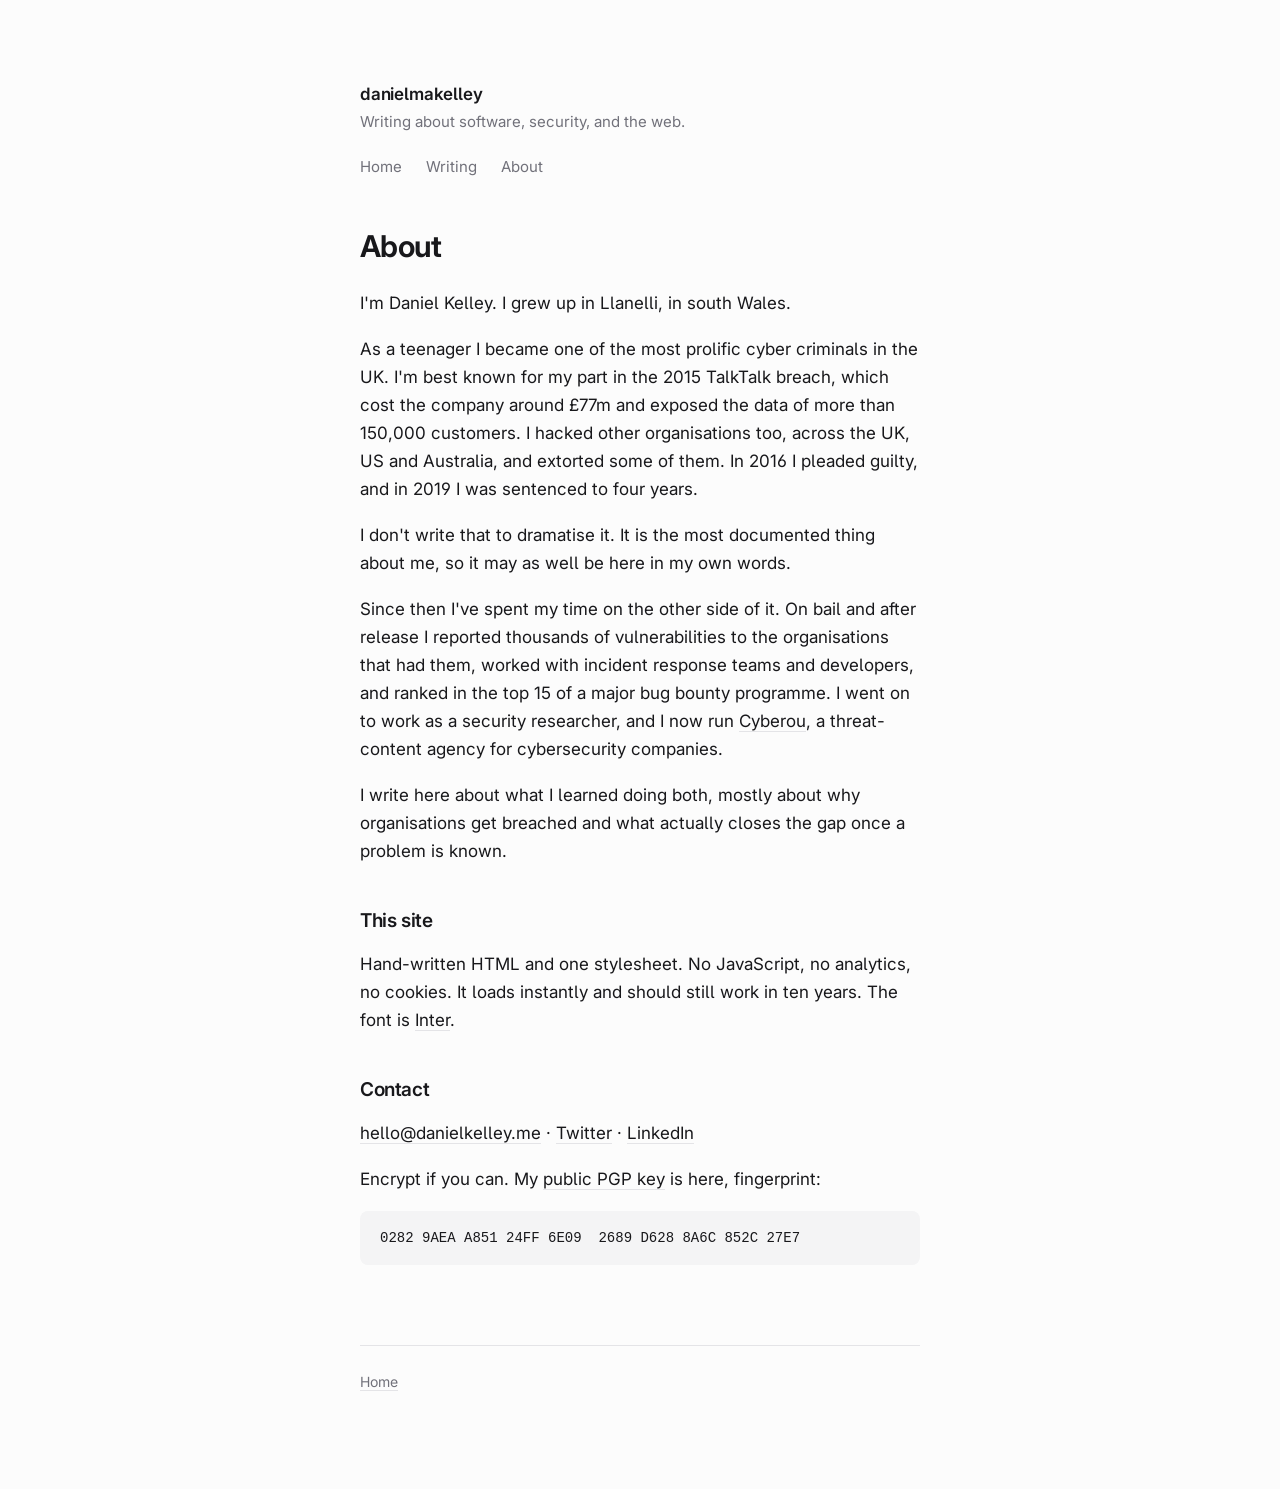
==== about.html @ b1ffd517 "Initial commit for GitHub Pages on danielkelley.me" ====
<!doctype html>
<html lang="en">
<head>
  <meta charset="utf-8">
  <meta name="viewport" content="width=device-width, initial-scale=1">
  <title>About — danielmakelley</title>
  <meta name="description" content="Daniel Kelley: from one of the UK's most prolific teenage hackers to a security researcher and founder of Cyberou.">
  <link rel="preconnect" href="https://fonts.googleapis.com">
  <link rel="preconnect" href="https://fonts.gstatic.com" crossorigin>
  <link href="https://fonts.googleapis.com/css2?family=Inter:wght@400;500;600;650&display=swap" rel="stylesheet">
  <link rel="stylesheet" href="style.css">
</head>
<body>
<div class="wrap">

  <header class="masthead">
    <p class="name"><a href="index.html">danielmakelley</a></p>
    <p class="tagline">Writing about software, security, and the web.</p>
    <nav>
      <a href="index.html">Home</a>
      <a href="blog.html">Writing</a>
      <a href="about.html">About</a>
    </nav>
  </header>

  <main>
    <h1>About</h1>

    <p>
      I'm Daniel Kelley. I grew up in Llanelli, in south Wales.
    </p>
    <p>
      As a teenager I became one of the most prolific cyber criminals in the
      UK. I'm best known for my part in the 2015 TalkTalk breach, which cost
      the company around £77m and exposed the data of more than 150,000
      customers. I hacked other organisations too, across the UK, US and
      Australia, and extorted some of them. In 2016 I pleaded guilty, and in
      2019 I was sentenced to four years.
    </p>
    <p>
      I don't write that to dramatise it. It is the most documented thing
      about me, so it may as well be here in my own words.
    </p>
    <p>
      Since then I've spent my time on the other side of it. On bail and after
      release I reported thousands of vulnerabilities to the organisations
      that had them, worked with incident response teams and developers, and
      ranked in the top 15 of a major bug bounty programme. I went on to work as a
      security researcher, and I now run <a href="https://cyberou.com">Cyberou</a>,
      a threat-content agency for cybersecurity companies.
    </p>
    <p>
      I write here about what I learned doing both, mostly about why
      organisations get breached and what actually closes the gap once a
      problem is known.
    </p>

    <h2>This site</h2>
    <p>
      Hand-written HTML and one stylesheet. No JavaScript, no analytics, no
      cookies. It loads instantly and should still work in ten years. The
      font is <a href="https://rsms.me/inter/">Inter</a>.
    </p>

    <h2>Contact</h2>
    <p>
      <a href="mailto:hello@danielkelley.me">hello@danielkelley.me</a> &middot;
      <a href="https://x.com/danielmakelley">Twitter</a> &middot;
      <a href="https://www.linkedin.com/in/danielmakelley/">LinkedIn</a>
    </p>
    <p>
      Encrypt if you can. My <a href="pubkey.asc">public PGP key</a> is here,
      fingerprint:
    </p>
<pre>0282 9AEA A851 24FF 6E09  2689 D628 8A6C 852C 27E7</pre>
  </main>

  <footer>
    <a href="index.html">Home</a>
  </footer>

</div>
</body>
</html>
---- style.css ----
/* =====================================================================
   danielmakelley.com  —  minimal personal site
   One stylesheet. Inter. No JavaScript. No tracking.
   ===================================================================== */

:root {
  --bg:      #fcfcfc;
  --ink:     #18181b;   /* primary text */
  --muted:   #71717a;   /* secondary text, dates, meta */
  --rule:    #e4e4e7;   /* hairlines */
  --link:    #18181b;   /* links sit in body colour, underlined */
  --accent:  #2563eb;   /* used very sparingly (hover) */
  --col:     38rem;     /* reading column */
}

* { box-sizing: border-box; }

html {
  -webkit-text-size-adjust: 100%;
}

body {
  margin: 0;
  background: var(--bg);
  color: var(--ink);
  font-family: Inter, -apple-system, BlinkMacSystemFont, "Segoe UI", Roboto, sans-serif;
  font-size: 17px;
  line-height: 1.65;
  font-feature-settings: "cv05" 1, "ss01" 1; /* nicer Inter letterforms */
  -webkit-font-smoothing: antialiased;
  text-rendering: optimizeLegibility;
}

.wrap {
  max-width: var(--col);
  margin: 0 auto;
  padding: 5rem 1.5rem 6rem;
}

/* ---- masthead ----------------------------------------------------- */
.masthead { margin-bottom: 3rem; }
.masthead .name {
  font-size: 1.0625rem;
  font-weight: 600;
  letter-spacing: -0.01em;
  margin: 0;
}
.masthead .name a { border: none; color: var(--ink); }
.masthead .tagline {
  color: var(--muted);
  margin: 0.15rem 0 0;
  font-size: 0.9375rem;
}

/* ---- navigation --------------------------------------------------- */
nav {
  margin-top: 1.25rem;
  display: flex;
  gap: 1.5rem;
  font-size: 0.9375rem;
}
nav a {
  color: var(--muted);
  border: none;
}
nav a:hover { color: var(--ink); }

/* ---- links -------------------------------------------------------- */
a {
  color: var(--link);
  text-decoration: none;
  border-bottom: 1px solid var(--rule);
  transition: border-color 0.15s ease, color 0.15s ease;
}
a:hover {
  border-bottom-color: var(--accent);
  color: var(--accent);
}

/* ---- typography --------------------------------------------------- */
h1, h2, h3 {
  letter-spacing: -0.02em;
  line-height: 1.25;
  color: var(--ink);
}
h1 { font-size: 1.875rem; font-weight: 650; margin: 0 0 1.5rem; }
h2 { font-size: 1.1875rem; font-weight: 600; margin: 2.75rem 0 0.75rem; }
h3 { font-size: 1.0625rem; font-weight: 600; margin: 2rem 0 0.5rem; }

p { margin: 1.1rem 0; }

strong { font-weight: 600; }

hr {
  border: none;
  border-top: 1px solid var(--rule);
  margin: 3rem 0;
}

/* ---- post listing ------------------------------------------------- */
.posts { list-style: none; padding: 0; margin: 0; }
.posts li {
  display: flex;
  align-items: baseline;
  gap: 1.25rem;
  padding: 0.55rem 0;
  border-bottom: 1px solid var(--rule);
}
.posts li:last-child { border-bottom: none; }
.posts .date {
  color: var(--muted);
  font-size: 0.875rem;
  font-variant-numeric: tabular-nums;
  white-space: nowrap;
  min-width: 5.5rem;
}
.posts .soon { color: var(--muted); border: none; }

/* ---- article ------------------------------------------------------ */
.meta {
  color: var(--muted);
  font-size: 0.9375rem;
  margin: -0.75rem 0 2rem;
}
article p { margin: 1.25rem 0; }

blockquote {
  margin: 1.75rem 0;
  padding-left: 1.25rem;
  border-left: 2px solid var(--ink);
  color: var(--muted);
  font-style: italic;
}

pre {
  background: #f4f4f5;
  border-radius: 8px;
  padding: 1rem 1.25rem;
  overflow-x: auto;
  font-family: ui-monospace, "SF Mono", Menlo, Consolas, monospace;
  font-size: 0.875rem;
  line-height: 1.6;
}
code {
  font-family: ui-monospace, "SF Mono", Menlo, Consolas, monospace;
  font-size: 0.9em;
}
p code, li code {
  background: #f4f4f5;
  padding: 0.1em 0.35em;
  border-radius: 4px;
}

/* ---- footer ------------------------------------------------------- */
footer {
  margin-top: 5rem;
  padding-top: 1.5rem;
  border-top: 1px solid var(--rule);
  color: var(--muted);
  font-size: 0.875rem;
}
footer a { color: var(--muted); }
footer a:hover { color: var(--ink); }

/* ---- back link ---------------------------------------------------- */
.back {
  display: inline-block;
  margin-top: 3rem;
  color: var(--muted);
  border: none;
  font-size: 0.9375rem;
}
.back:hover { color: var(--ink); }
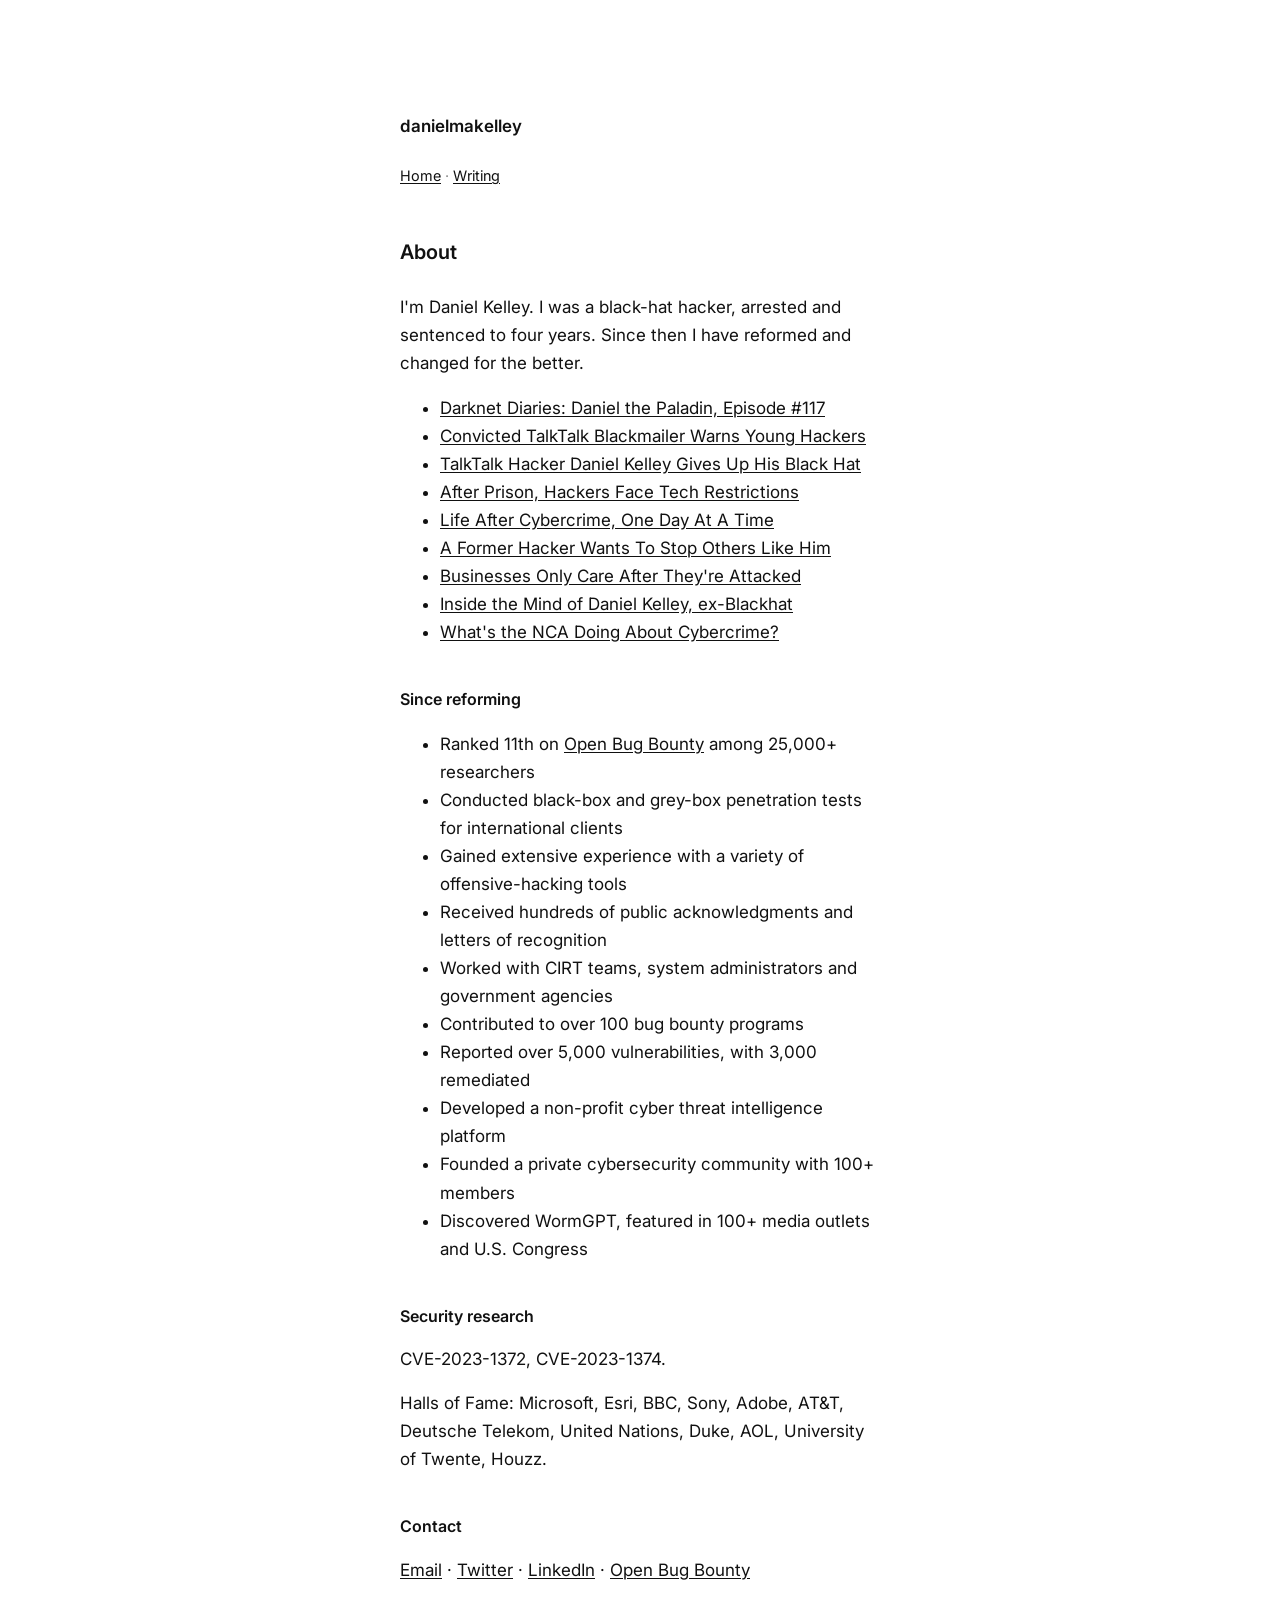
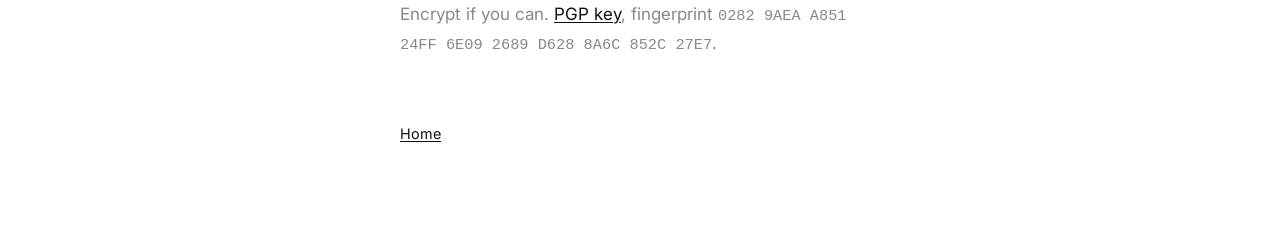
==== commit 0d72198d: "Add CNAME, .gitignore, and Cloudflare Pages deployment notes" ====
--- a/about.html
+++ b/about.html
@@ -4,81 +4,76 @@
   <meta charset="utf-8">
   <meta name="viewport" content="width=device-width, initial-scale=1">
   <title>About — danielmakelley</title>
-  <meta name="description" content="Daniel Kelley: from one of the UK's most prolific teenage hackers to a security researcher and founder of Cyberou.">
+  <meta name="description" content="Daniel Kelley: reformed black-hat hacker, now a security researcher and founder of Cyberou.">
   <link rel="preconnect" href="https://fonts.googleapis.com">
   <link rel="preconnect" href="https://fonts.gstatic.com" crossorigin>
   <link href="https://fonts.googleapis.com/css2?family=Inter:wght@400;500;600;650&display=swap" rel="stylesheet">
   <link rel="stylesheet" href="style.css">
 </head>
 <body>
-<div class="wrap">
 
-  <header class="masthead">
-    <p class="name"><a href="index.html">danielmakelley</a></p>
-    <p class="tagline">Writing about software, security, and the web.</p>
-    <nav>
-      <a href="index.html">Home</a>
-      <a href="blog.html">Writing</a>
-      <a href="about.html">About</a>
-    </nav>
-  </header>
+  <p class="name"><a href="index.html">danielmakelley</a></p>
+  <nav>
+    <a href="index.html">Home</a> ·
+    <a href="blog.html">Writing</a>
+  </nav>
 
   <main>
     <h1>About</h1>
 
     <p>
-      I'm Daniel Kelley. I grew up in Llanelli, in south Wales.
+      I'm Daniel Kelley. I was a black-hat hacker, arrested and sentenced to
+      four years. Since then I have reformed and changed for the better.
     </p>
+    <ul>
+      <li><a href="https://darknetdiaries.com/episode/117/">Darknet Diaries: Daniel the Paladin, Episode #117</a></li>
+      <li><a href="https://www.vice.com/en/article/convicted-talktalk-blackmailer-warns-young-hackers-about-falling-into-crime/">Convicted TalkTalk Blackmailer Warns Young Hackers</a></li>
+      <li><a href="https://www.computerweekly.com/news/252521195/TalkTalk-hacker-Daniel-Kelley-gives-up-his-black-hat-for-good">TalkTalk Hacker Daniel Kelley Gives Up His Black Hat</a></li>
+      <li><a href="https://www.google.com/search?q=After+Prison+Hackers+Face+Tech+Restrictions+Daniel+Kelley">After Prison, Hackers Face Tech Restrictions</a></li>
+      <li><a href="https://cybersecurityventures.com/life-after-cybercrime-one-day-at-a-time/">Life After Cybercrime, One Day At A Time</a></li>
+      <li><a href="https://www.google.com/search?q=A+Former+Hacker+Wants+To+Stop+Others+Like+Him+Daniel+Kelley">A Former Hacker Wants To Stop Others Like Him</a></li>
+      <li><a href="https://www.psybersafe.com/blog/businesses-only-care-after-they-are-attacked-says-ex-hacker">Businesses Only Care After They're Attacked</a></li>
+      <li><a href="https://www.securityweek.com/hacker-conversations-inside-the-mind-of-daniel-kelley-ex-blackhat/">Inside the Mind of Daniel Kelley, ex-Blackhat</a></li>
+      <li><a href="https://www.techmonitor.ai/technology/cybersecurity/whats-the-nca-doing-about-cybercrime">What's the NCA Doing About Cybercrime?</a></li>
+    </ul>
+
+    <h2>Since reforming</h2>
+    <ul>
+      <li>Ranked 11th on <a href="https://www.openbugbounty.org/researchers/danielmakelley/">Open Bug Bounty</a> among 25,000+ researchers</li>
+      <li>Conducted black-box and grey-box penetration tests for international clients</li>
+      <li>Gained extensive experience with a variety of offensive-hacking tools</li>
+      <li>Received hundreds of public acknowledgments and letters of recognition</li>
+      <li>Worked with CIRT teams, system administrators and government agencies</li>
+      <li>Contributed to over 100 bug bounty programs</li>
+      <li>Reported over 5,000 vulnerabilities, with 3,000 remediated</li>
+      <li>Developed a non-profit cyber threat intelligence platform</li>
+      <li>Founded a private cybersecurity community with 100+ members</li>
+      <li>Discovered WormGPT, featured in 100+ media outlets and U.S. Congress</li>
+    </ul>
+
+    <h2>Security research</h2>
+    <p>CVE-2023-1372, CVE-2023-1374.</p>
     <p>
-      As a teenager I became one of the most prolific cyber criminals in the
-      UK. I'm best known for my part in the 2015 TalkTalk breach, which cost
-      the company around £77m and exposed the data of more than 150,000
-      customers. I hacked other organisations too, across the UK, US and
-      Australia, and extorted some of them. In 2016 I pleaded guilty, and in
-      2019 I was sentenced to four years.
-    </p>
-    <p>
-      I don't write that to dramatise it. It is the most documented thing
-      about me, so it may as well be here in my own words.
-    </p>
-    <p>
-      Since then I've spent my time on the other side of it. On bail and after
-      release I reported thousands of vulnerabilities to the organisations
-      that had them, worked with incident response teams and developers, and
-      ranked in the top 15 of a major bug bounty programme. I went on to work as a
-      security researcher, and I now run <a href="https://cyberou.com">Cyberou</a>,
-      a threat-content agency for cybersecurity companies.
-    </p>
-    <p>
-      I write here about what I learned doing both, mostly about why
-      organisations get breached and what actually closes the gap once a
-      problem is known.
-    </p>
-
-    <h2>This site</h2>
-    <p>
-      Hand-written HTML and one stylesheet. No JavaScript, no analytics, no
-      cookies. It loads instantly and should still work in ten years. The
-      font is <a href="https://rsms.me/inter/">Inter</a>.
+      Halls of Fame: Microsoft, Esri, BBC, Sony, Adobe, AT&amp;T, Deutsche
+      Telekom, United Nations, Duke, AOL, University of Twente, Houzz.
     </p>
 
     <h2>Contact</h2>
     <p>
-      <a href="mailto:hello@danielkelley.me">hello@danielkelley.me</a> &middot;
-      <a href="https://x.com/danielmakelley">Twitter</a> &middot;
-      <a href="https://www.linkedin.com/in/danielmakelley/">LinkedIn</a>
+      <a href="mailto:hello@danielkelley.me">Email</a> ·
+      <a href="https://x.com/danielmakelley">Twitter</a> ·
+      <a href="https://www.linkedin.com/in/danielmakelley/">LinkedIn</a> ·
+      <a href="https://www.openbugbounty.org/researchers/danielmakelley/">Open Bug Bounty</a>
     </p>
-    <p>
-      Encrypt if you can. My <a href="pubkey.asc">public PGP key</a> is here,
-      fingerprint:
+    <p class="muted">
+      Encrypt if you can. <a href="pubkey.asc">PGP key</a>, fingerprint
+      <code>0282 9AEA A851 24FF 6E09 2689 D628 8A6C 852C 27E7</code>.
     </p>
-<pre>0282 9AEA A851 24FF 6E09  2689 D628 8A6C 852C 27E7</pre>
   </main>
 
   <footer>
     <a href="index.html">Home</a>
   </footer>
 
-</div>
 </body>
 </html>
--- a/style.css
+++ b/style.css
@@ -1,173 +1,50 @@
-/* =====================================================================
-   danielmakelley.com  —  minimal personal site
-   One stylesheet. Inter. No JavaScript. No tracking.
-   ===================================================================== */
+/* danielkelley.me — minimal. Inter, one column, no decoration. */
 
 :root {
-  --bg:      #fcfcfc;
-  --ink:     #18181b;   /* primary text */
-  --muted:   #71717a;   /* secondary text, dates, meta */
-  --rule:    #e4e4e7;   /* hairlines */
-  --link:    #18181b;   /* links sit in body colour, underlined */
-  --accent:  #2563eb;   /* used very sparingly (hover) */
-  --col:     38rem;     /* reading column */
+  --ink:   #111;
+  --muted: #888;
 }
 
 * { box-sizing: border-box; }
 
-html {
-  -webkit-text-size-adjust: 100%;
+body {
+  max-width: 33rem;
+  margin: 0 auto;
+  padding: 6rem 1.5rem;
+  background: #fff;
+  color: var(--ink);
+  font-family: Inter, -apple-system, BlinkMacSystemFont, sans-serif;
+  font-size: 17px;
+  line-height: 1.65;
+  -webkit-font-smoothing: antialiased;
 }
 
-body {
-  margin: 0;
-  background: var(--bg);
-  color: var(--ink);
-  font-family: Inter, -apple-system, BlinkMacSystemFont, "Segoe UI", Roboto, sans-serif;
-  font-size: 17px;
-  line-height: 1.65;
-  font-feature-settings: "cv05" 1, "ss01" 1; /* nicer Inter letterforms */
-  -webkit-font-smoothing: antialiased;
-  text-rendering: optimizeLegibility;
-}
+a { color: var(--ink); text-decoration: underline; text-underline-offset: 2px; }
+a:hover { color: var(--muted); }
 
-.wrap {
-  max-width: var(--col);
-  margin: 0 auto;
-  padding: 5rem 1.5rem 6rem;
-}
+.name { font-weight: 600; }
+.name a { text-decoration: none; }
 
-/* ---- masthead ----------------------------------------------------- */
-.masthead { margin-bottom: 3rem; }
-.masthead .name {
-  font-size: 1.0625rem;
-  font-weight: 600;
-  letter-spacing: -0.01em;
-  margin: 0;
-}
-.masthead .name a { border: none; color: var(--ink); }
-.masthead .tagline {
-  color: var(--muted);
-  margin: 0.15rem 0 0;
-  font-size: 0.9375rem;
-}
+h1 { font-size: 1.25rem; font-weight: 600; margin: 0 0 1.5rem; }
+h2 { font-size: 1rem; font-weight: 600; margin: 2.5rem 0 0.5rem; }
 
-/* ---- navigation --------------------------------------------------- */
-nav {
-  margin-top: 1.25rem;
-  display: flex;
-  gap: 1.5rem;
-  font-size: 0.9375rem;
-}
-nav a {
-  color: var(--muted);
-  border: none;
-}
-nav a:hover { color: var(--ink); }
+p { margin: 1rem 0; }
 
-/* ---- links -------------------------------------------------------- */
-a {
-  color: var(--link);
-  text-decoration: none;
-  border-bottom: 1px solid var(--rule);
-  transition: border-color 0.15s ease, color 0.15s ease;
-}
-a:hover {
-  border-bottom-color: var(--accent);
-  color: var(--accent);
-}
+.muted, .meta, .date { color: var(--muted); }
+.meta { font-size: 0.9rem; margin-top: -0.5rem; }
 
-/* ---- typography --------------------------------------------------- */
-h1, h2, h3 {
-  letter-spacing: -0.02em;
-  line-height: 1.25;
-  color: var(--ink);
-}
-h1 { font-size: 1.875rem; font-weight: 650; margin: 0 0 1.5rem; }
-h2 { font-size: 1.1875rem; font-weight: 600; margin: 2.75rem 0 0.75rem; }
-h3 { font-size: 1.0625rem; font-weight: 600; margin: 2rem 0 0.5rem; }
+ul.posts { list-style: none; padding: 0; margin: 1.5rem 0; }
+ul.posts li { margin: 0.4rem 0; }
+ul.posts .date { font-size: 0.9rem; margin-right: 0.75rem; font-variant-numeric: tabular-nums; }
 
-p { margin: 1.1rem 0; }
-
-strong { font-weight: 600; }
-
-hr {
-  border: none;
-  border-top: 1px solid var(--rule);
-  margin: 3rem 0;
-}
-
-/* ---- post listing ------------------------------------------------- */
-.posts { list-style: none; padding: 0; margin: 0; }
-.posts li {
-  display: flex;
-  align-items: baseline;
-  gap: 1.25rem;
-  padding: 0.55rem 0;
-  border-bottom: 1px solid var(--rule);
-}
-.posts li:last-child { border-bottom: none; }
-.posts .date {
-  color: var(--muted);
-  font-size: 0.875rem;
-  font-variant-numeric: tabular-nums;
-  white-space: nowrap;
-  min-width: 5.5rem;
-}
-.posts .soon { color: var(--muted); border: none; }
-
-/* ---- article ------------------------------------------------------ */
-.meta {
-  color: var(--muted);
-  font-size: 0.9375rem;
-  margin: -0.75rem 0 2rem;
-}
-article p { margin: 1.25rem 0; }
-
-blockquote {
-  margin: 1.75rem 0;
-  padding-left: 1.25rem;
-  border-left: 2px solid var(--ink);
-  color: var(--muted);
-  font-style: italic;
-}
+blockquote { margin: 1.5rem 0; padding-left: 1rem; border-left: 2px solid #ddd; color: var(--muted); }
 
 pre {
-  background: #f4f4f5;
-  border-radius: 8px;
-  padding: 1rem 1.25rem;
-  overflow-x: auto;
-  font-family: ui-monospace, "SF Mono", Menlo, Consolas, monospace;
-  font-size: 0.875rem;
-  line-height: 1.6;
+  background: #f5f5f5; padding: 0.9rem 1rem; overflow-x: auto;
+  font-family: ui-monospace, Menlo, monospace; font-size: 0.85rem;
 }
-code {
-  font-family: ui-monospace, "SF Mono", Menlo, Consolas, monospace;
-  font-size: 0.9em;
-}
-p code, li code {
-  background: #f4f4f5;
-  padding: 0.1em 0.35em;
-  border-radius: 4px;
-}
+code { font-family: ui-monospace, Menlo, monospace; font-size: 0.9em; }
 
-/* ---- footer ------------------------------------------------------- */
-footer {
-  margin-top: 5rem;
-  padding-top: 1.5rem;
-  border-top: 1px solid var(--rule);
-  color: var(--muted);
-  font-size: 0.875rem;
-}
-footer a { color: var(--muted); }
-footer a:hover { color: var(--ink); }
-
-/* ---- back link ---------------------------------------------------- */
-.back {
-  display: inline-block;
-  margin-top: 3rem;
-  color: var(--muted);
-  border: none;
-  font-size: 0.9375rem;
-}
-.back:hover { color: var(--ink); }
+nav, footer { font-size: 0.9rem; color: var(--muted); }
+nav { margin: 1.5rem 0 3rem; }
+footer { margin-top: 4rem; }
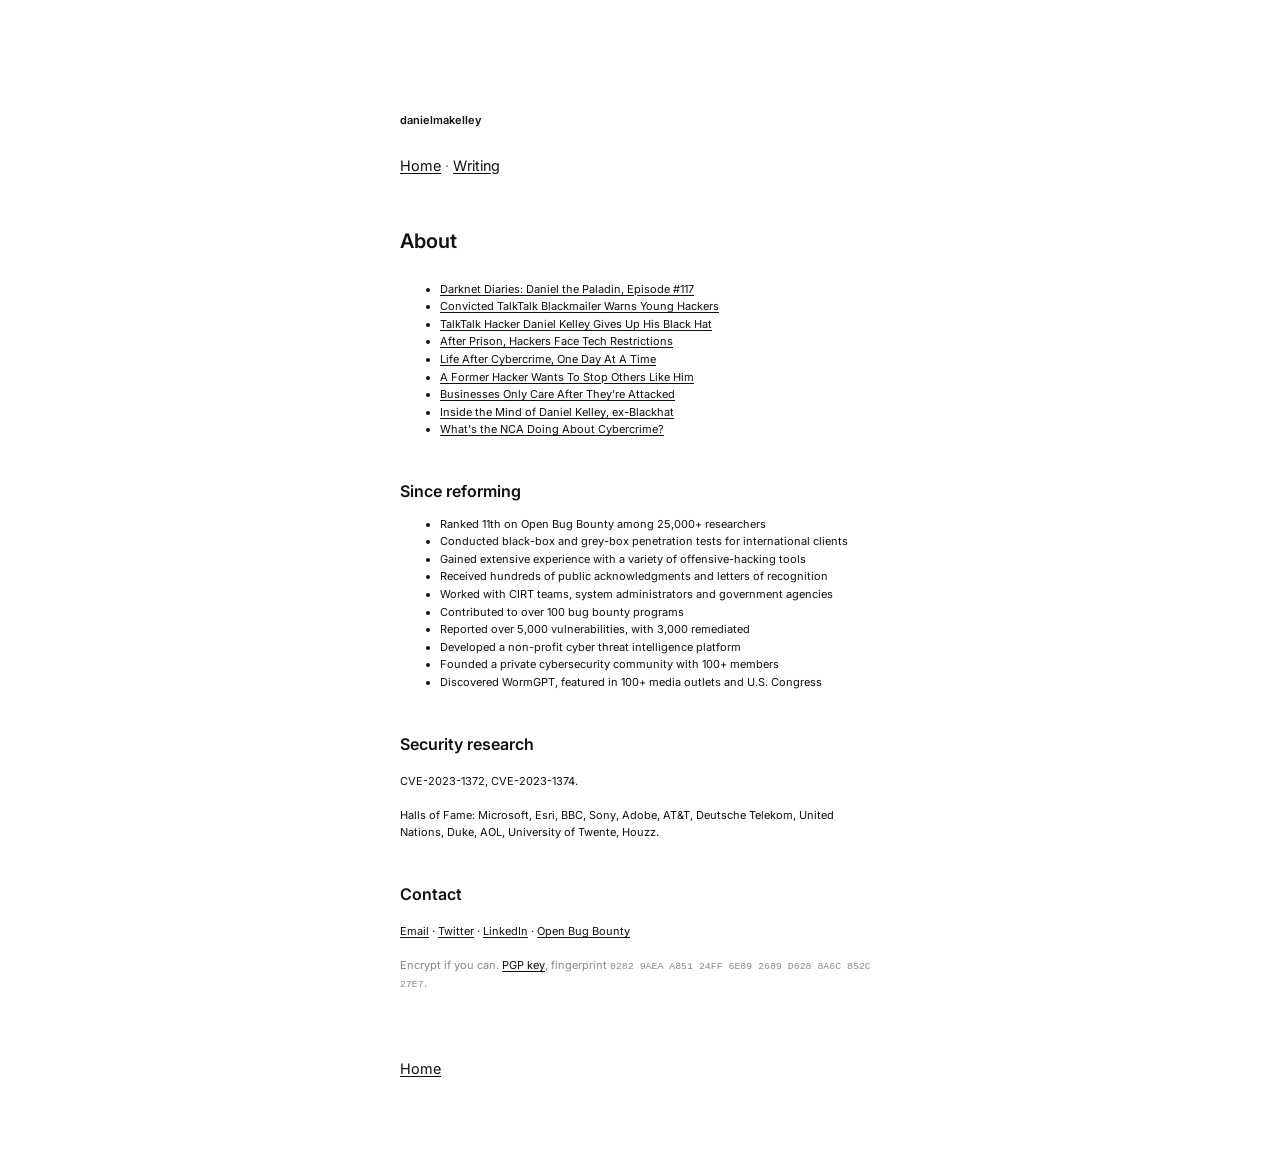
==== commit a8da7870: "Update about page" ====
--- a/about.html
+++ b/about.html
@@ -21,10 +21,6 @@
   <main>
     <h1>About</h1>
 
-    <p>
-      I'm Daniel Kelley. I was a black-hat hacker, arrested and sentenced to
-      four years. Since then I have reformed and changed for the better.
-    </p>
     <ul>
       <li><a href="https://darknetdiaries.com/episode/117/">Darknet Diaries: Daniel the Paladin, Episode #117</a></li>
       <li><a href="https://www.vice.com/en/article/convicted-talktalk-blackmailer-warns-young-hackers-about-falling-into-crime/">Convicted TalkTalk Blackmailer Warns Young Hackers</a></li>
@@ -39,7 +35,7 @@
 
     <h2>Since reforming</h2>
     <ul>
-      <li>Ranked 11th on <a href="https://www.openbugbounty.org/researchers/danielmakelley/">Open Bug Bounty</a> among 25,000+ researchers</li>
+      <li>Ranked 11th on Open Bug Bounty among 25,000+ researchers</li>
       <li>Conducted black-box and grey-box penetration tests for international clients</li>
       <li>Gained extensive experience with a variety of offensive-hacking tools</li>
       <li>Received hundreds of public acknowledgments and letters of recognition</li>
--- a/style.css
+++ b/style.css
@@ -14,8 +14,8 @@
   background: #fff;
   color: var(--ink);
   font-family: Inter, -apple-system, BlinkMacSystemFont, sans-serif;
-  font-size: 17px;
-  line-height: 1.65;
+  font-size: 11px;
+  line-height: 1.6;
   -webkit-font-smoothing: antialiased;
 }
 
